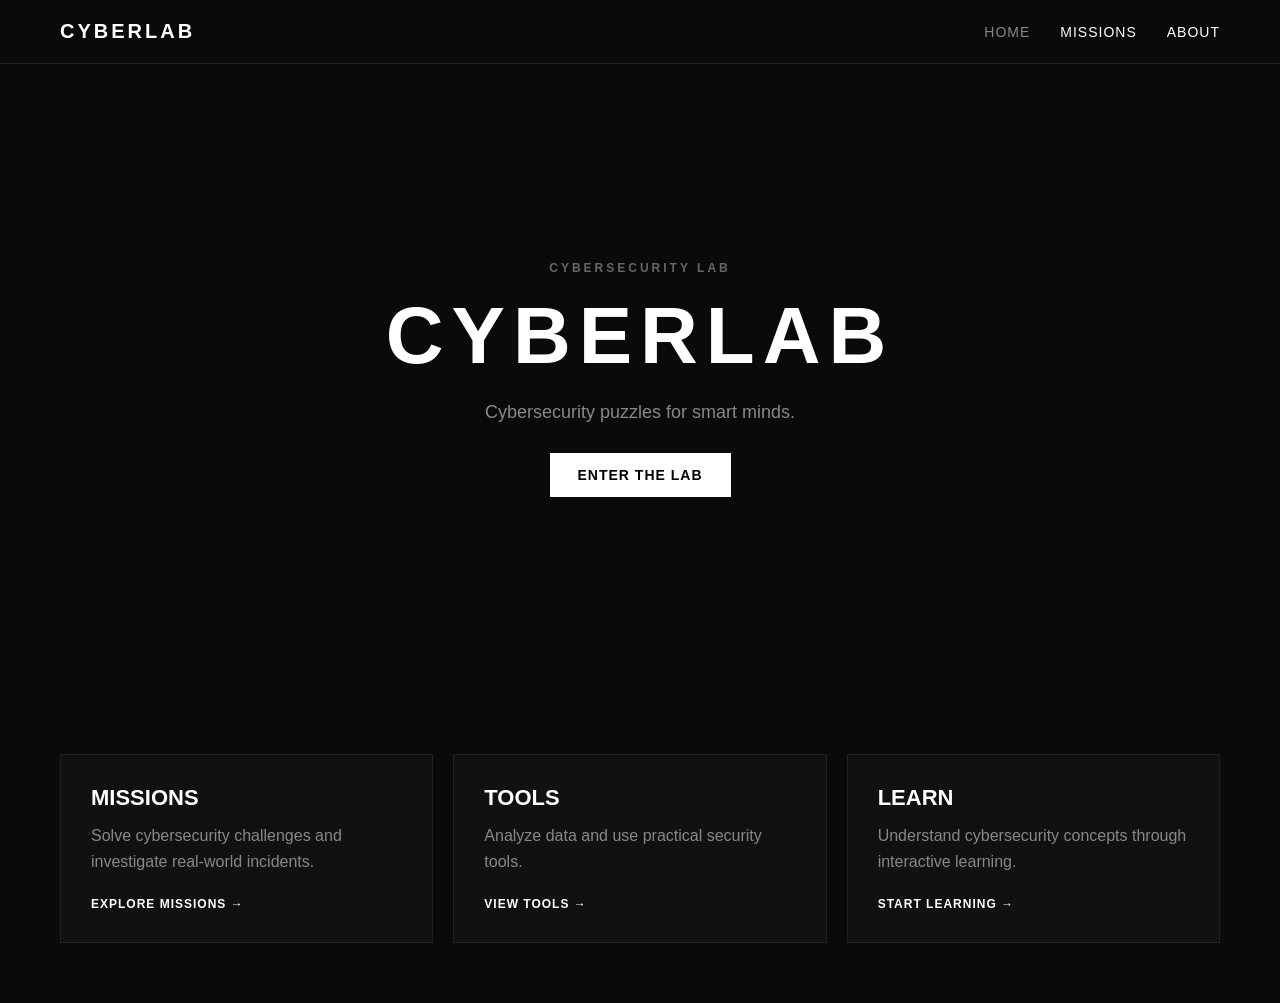
==== index.html @ b78b23d7 "Complete README V1" ====
<!DOCTYPE html>
<html lang="en">

<head>
    <meta charset="UTF-8">
    <meta name="viewport" content="width=device-width, initial-scale=1.0">

    <title>CYBERLAB — Home</title>

    <link rel="stylesheet" href="css/style.css">
</head>

<body>

    <header class="site-header">

        <a href="index.html" class="logo">
            CYBERLAB
        </a>

        <nav class="nav-links">
            <a href="index.html" class="active">HOME</a>
            <a href="missions.html">MISSIONS</a>
            <a href="#">ABOUT</a>
        </nav>

    </header>


    <main>

        <section class="hero">

            <p class="section-label">
                CYBERSECURITY LAB
            </p>

            <h1>
                CYBERLAB
            </h1>

            <p>
                Cybersecurity puzzles for smart minds.
            </p>

            <a href="missions.html" class="button">
                ENTER THE LAB
            </a>

        </section>


        <section class="features">

            <article>
                <h2>MISSIONS</h2>

                <p>
                    Solve cybersecurity challenges
                    and investigate real-world incidents.
                </p>

                <a href="missions.html" class="feature-link">
                    EXPLORE MISSIONS →
                </a>
            </article>


            <article>
                <h2>TOOLS</h2>

                <p>
                    Analyze data and use practical
                    security tools.
                </p>

                <a href="#" class="feature-link">
                    VIEW TOOLS →
                </a>
            </article>


            <article>
                <h2>LEARN</h2>

                <p>
                    Understand cybersecurity concepts
                    through interactive learning.
                </p>

                <a href="#" class="feature-link">
                    START LEARNING →
                </a>
            </article>

        </section>

    </main>

</body>

</html>
---- css/style.css ----
* {
    margin: 0;
    padding: 0;
    box-sizing: border-box;
}


body {
    background: #0a0a0a;
    color: #ffffff;
    font-family: Arial, sans-serif;
}

a {
    text-decoration: none;
    color: inherit;
}


.site-header {
    display: flex;
    justify-content: space-between;
    align-items: center;
    padding: 20px 60px;
    border-bottom: 1px solid #222;
}

.logo {
    color: #ffffff;
    font-size: 20px;
    font-weight: bold;
    letter-spacing: 3px;
}

.nav-links {
    display: flex;
    gap: 30px;
}

.nav-links a {
    color: #ffffff;
    font-size: 14px;
    letter-spacing: 1px;
    transition: color 0.2s ease;
}

.nav-links a:hover,
.nav-links .active {
    color: #888;
}


.button {
    display: inline-block;
    padding: 14px 28px;
    background: #ffffff;
    color: #000000;
    font-size: 14px;
    font-weight: bold;
    letter-spacing: 1px;
    transition: background 0.2s ease;
}

.button:hover {
    background: #cccccc;
}


.section-label {
    margin-bottom: 15px;
    color: #666;
    font-size: 12px;
    font-weight: bold;
    letter-spacing: 3px;
}


.hero {
    min-height: 70vh;
    display: flex;
    flex-direction: column;
    justify-content: center;
    align-items: center;
    padding: 40px 20px;
    text-align: center;
}

.hero h1 {
    margin-bottom: 20px;
    font-size: 80px;
    letter-spacing: 8px;
}

.hero > p:not(.section-label) {
    margin-bottom: 30px;
    color: #888;
    font-size: 18px;
}


.features {
    display: flex;
    gap: 20px;
    padding: 60px;
}

.features article {
    flex: 1;
    padding: 30px;
    background: #111;
    border: 1px solid #222;
}

.features h2 {
    margin-bottom: 12px;
    font-size: 22px;
}

.features p {
    margin-bottom: 20px;
    color: #888;
    line-height: 1.6;
}

.feature-link {
    color: #ffffff;
    font-size: 12px;
    font-weight: bold;
    letter-spacing: 1px;
}

.feature-link:hover {
    color: #888;
}


.missions {
    padding: 100px 60px;
}

.missions-header {
    max-width: 700px;
    margin-bottom: 60px;
}

.missions-header h1 {
    margin-bottom: 20px;
    font-size: 64px;
    letter-spacing: 6px;
}

.section-description {
    color: #888;
    font-size: 17px;
    line-height: 1.7;
}


.missions-grid {
    display: flex;
    gap: 20px;
}

.mission-card {
    flex: 1;
    min-height: 390px;
    padding: 30px;
    display: flex;
    flex-direction: column;
    justify-content: space-between;

    background: #111;
    border: 1px solid #222;

    transition:
        border-color 0.2s ease,
        transform 0.2s ease;
}

.mission-card:hover {
    border-color: #444;
    transform: translateY(-4px);
}


.mission-number {
    color: #555;
    font-size: 14px;
    letter-spacing: 2px;
}

.mission-content {
    display: flex;
    flex-direction: column;
    align-items: flex-start;
}

.mission-category {
    margin-bottom: 12px;
    color: #666;
    font-size: 12px;
    font-weight: bold;
    letter-spacing: 2px;
}

.mission-content h2 {
    margin-bottom: 15px;
    font-size: 28px;
}

.mission-description {
    margin-bottom: 25px;
    color: #888;
    line-height: 1.6;
}


.mission-meta {
    display: flex;
    align-items: center;
    gap: 15px;
    margin-bottom: 25px;
    color: #777;
    font-size: 12px;
    letter-spacing: 1px;
}

.difficulty {
    padding: 6px 10px;
    border: 1px solid #333;
    font-size: 11px;
    font-weight: bold;
}

.easy {
    color: #aaa;
}

.medium {
    color: #ccc;
}

.hard {
    color: #fff;
}


@media (max-width: 900px) {

    .features,
    .missions-grid {
        flex-direction: column;
    }

    .mission-card {
        min-height: auto;
    }
}


@media (max-width: 600px) {

    .site-header {
        flex-direction: column;
        gap: 20px;
        padding: 20px;
    }

    .nav-links {
        gap: 15px;
        flex-wrap: wrap;
        justify-content: center;
    }

    .hero h1 {
        font-size: 52px;
        letter-spacing: 5px;
    }

    .features,
    .missions {
        padding: 60px 20px;
    }

    .missions-header h1 {
        font-size: 44px;
    }
}


.mission-page {
    max-width: 1000px;
    margin: 0 auto;
    padding: 100px 60px;
}


.mission-header {
    margin-bottom: 80px;
}

.mission-header h1 {
    margin: 15px 0 20px;
    font-size: 64px;
    letter-spacing: 5px;
}

.mission-header .mission-number {
    color: #555;
    font-size: 13px;
    font-weight: bold;
    letter-spacing: 3px;
}

.mission-header .mission-category {
    margin-top: 20px;
}


.mission-section {
    margin-bottom: 60px;
}

.mission-section h2 {
    margin-bottom: 20px;
    font-size: 16px;
    letter-spacing: 3px;
}

.mission-section > p {
    max-width: 750px;
    color: #888;
    font-size: 16px;
    line-height: 1.8;
}



.log-box {
    padding: 25px;
    overflow-x: auto;
    background: #050505;
    border: 1px solid #222;
}

.log-box pre {
    margin-bottom: 8px;
    color: #aaa;
    font-family: monospace;
    font-size: 14px;
    line-height: 1.6;
}



.mission-section input {
    width: 100%;
    max-width: 600px;
    margin: 20px 0;
    padding: 15px;
    background: #111;
    color: #ffffff;
    border: 1px solid #333;
    outline: none;
    font-size: 14px;
}

.mission-section input:focus {
    border-color: #666;
}



@media (max-width: 600px) {

    .mission-page {
        padding: 60px 20px;
    }

    .mission-header h1 {
        font-size: 42px;
    }

    .log-box {
        padding: 15px;
    }

    .log-box pre {
        font-size: 12px;
    }
}
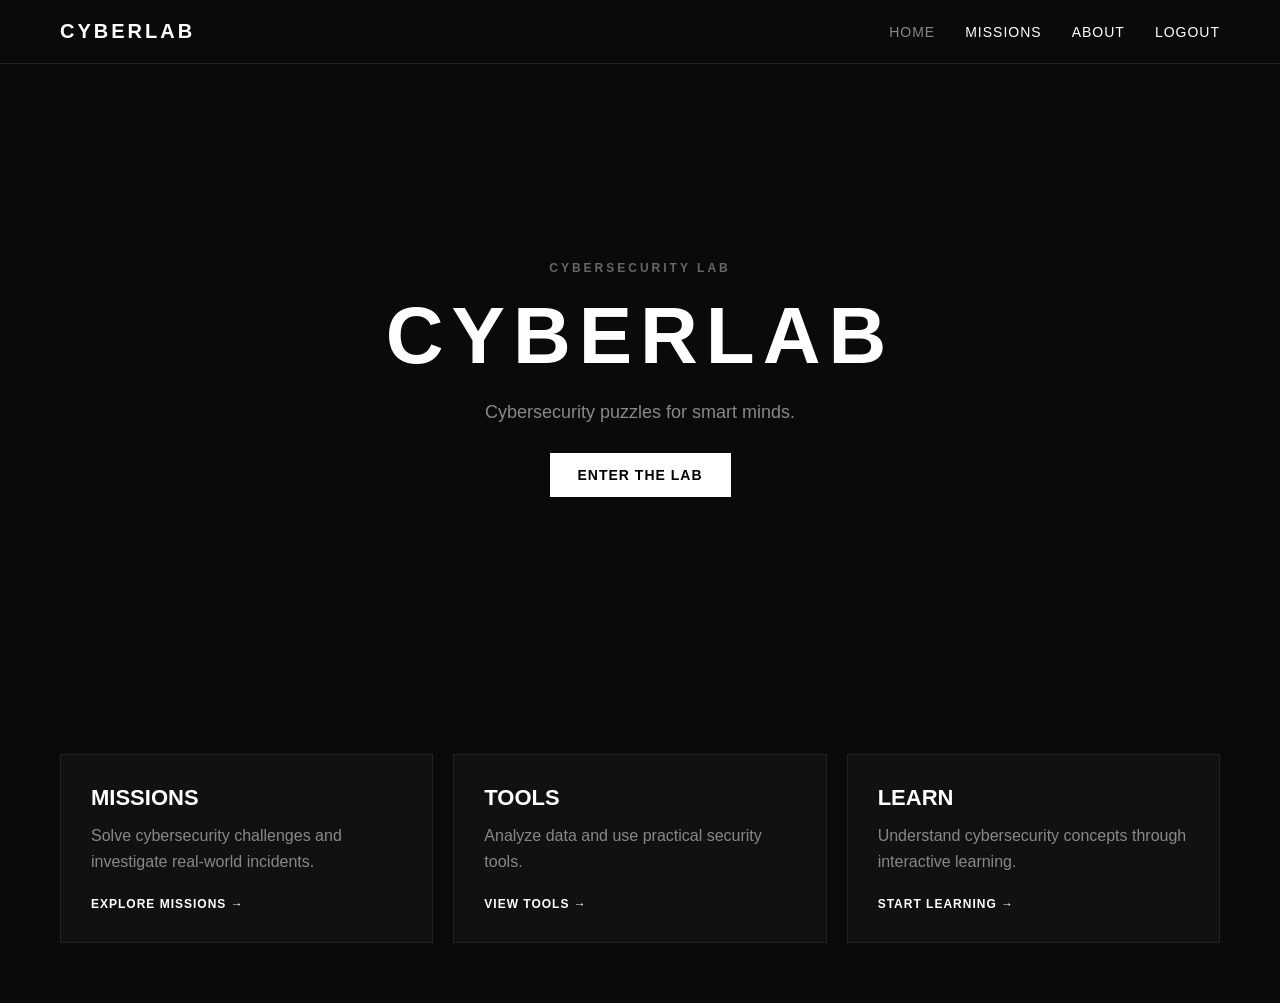
==== commit 17f694b8: "Add logout and session termination" ====
--- a/index.html
+++ b/index.html
@@ -22,6 +22,7 @@
             <a href="index.html" class="active">HOME</a>
             <a href="missions.html">MISSIONS</a>
             <a href="#">ABOUT</a>
+            <a href="php/logout.php">LOGOUT</a>
         </nav>
 
     </header>
--- a/css/style.css
+++ b/css/style.css
@@ -388,4 +388,56 @@
     .log-box pre {
         font-size: 12px;
     }
+}
+
+.auth-page {
+    max-width: 500px;
+    margin: 0 auto;
+    padding: 100px 20px;
+}
+
+.auth-header {
+    margin-bottom: 40px;
+}
+
+.auth-header h1 {
+    margin: 15px 0;
+    font-size: 56px;
+    letter-spacing: 5px;
+}
+
+.auth-header p:not(.section-label) {
+    color: #888;
+    line-height: 1.6;
+}
+
+.auth-form {
+    display: flex;
+    flex-direction: column;
+    gap: 12px;
+}
+
+.auth-form label {
+    margin-top: 10px;
+    color: #888;
+    font-size: 12px;
+    font-weight: bold;
+    letter-spacing: 2px;
+}
+
+.auth-form input {
+    padding: 15px;
+    background: #111;
+    color: #fff;
+    border: 1px solid #333;
+    outline: none;
+}
+
+.auth-form input:focus {
+    border-color: #666;
+}
+
+.auth-form #result {
+    margin-top: 15px;
+    color: #aaa;
 }
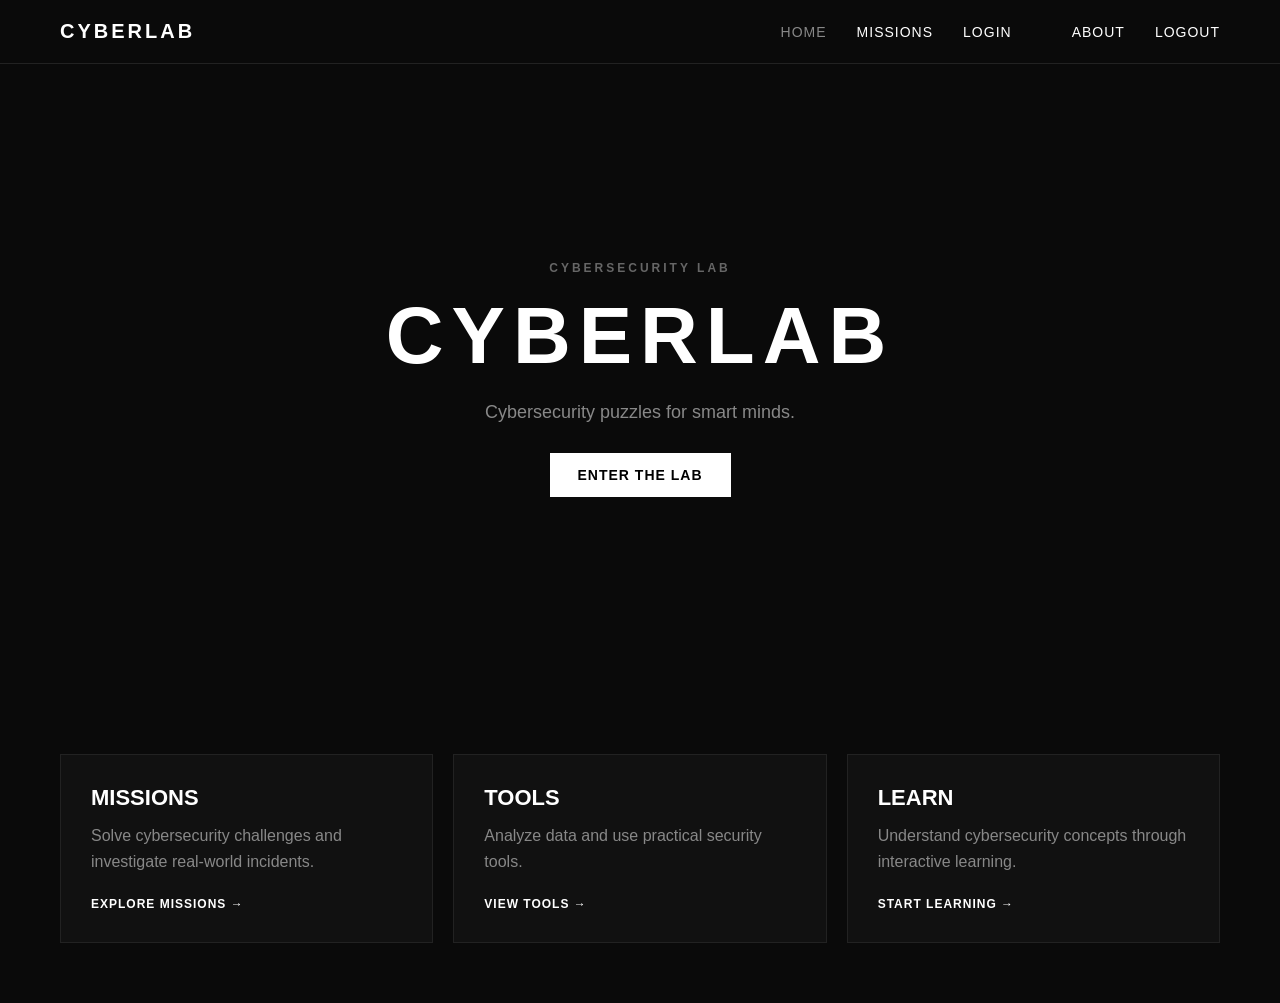
==== commit 08aca237: "Add frontend authentication check" ====
--- a/index.html
+++ b/index.html
@@ -21,8 +21,14 @@
         <nav class="nav-links">
             <a href="index.html" class="active">HOME</a>
             <a href="missions.html">MISSIONS</a>
-            <a href="#">ABOUT</a>
-            <a href="php/logout.php">LOGOUT</a>
+
+            <a href="login.html" id="loginLink">LOGIN</a>
+
+            <span id="userInfo"></span>
+
+            <a href="#" id="aboutLink">ABOUT</a>
+
+            <a href="php/logout.php" id="logoutLink">LOGOUT</a>
         </nav>
 
     </header>
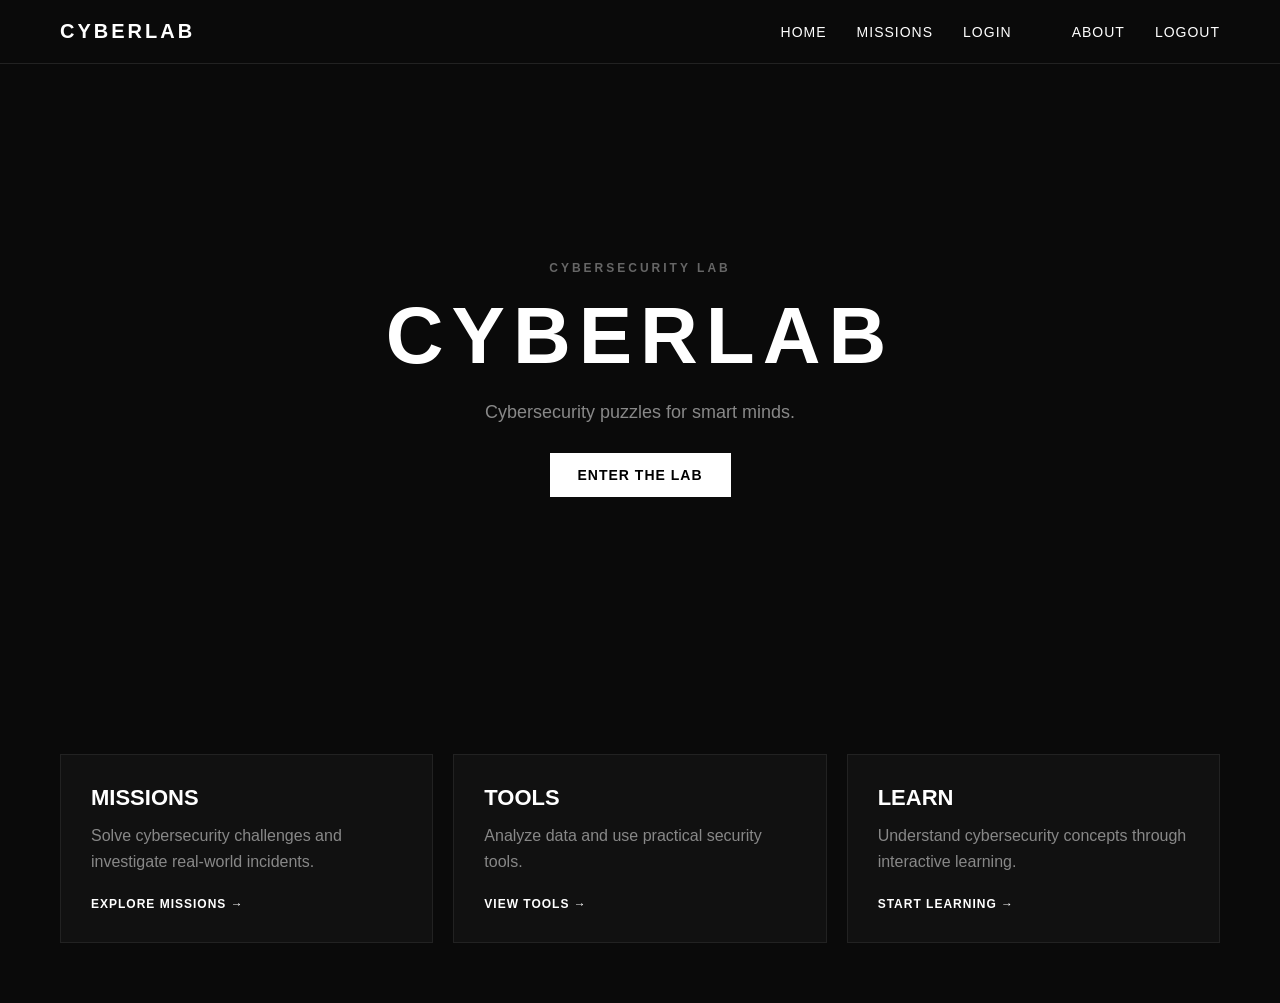
==== commit a1fc47db: "Load app script on homepage" ====
--- a/index.html
+++ b/index.html
@@ -18,8 +18,8 @@
             CYBERLAB
         </a>
 
-        <nav class="nav-links">
-            <a href="index.html" class="active">HOME</a>
+       <nav class="nav-links">
+            <a href="index.html">HOME</a>
             <a href="missions.html">MISSIONS</a>
 
             <a href="login.html" id="loginLink">LOGIN</a>
@@ -28,7 +28,7 @@
 
             <a href="#" id="aboutLink">ABOUT</a>
 
-            <a href="php/logout.php" id="logoutLink">LOGOUT</a>
+            <a href="#" id="logoutLink">LOGOUT</a>
         </nav>
 
     </header>
@@ -103,7 +103,7 @@
         </section>
 
     </main>
-
+    <script src="js/app.js"></script>
 </body>
 
 </html>
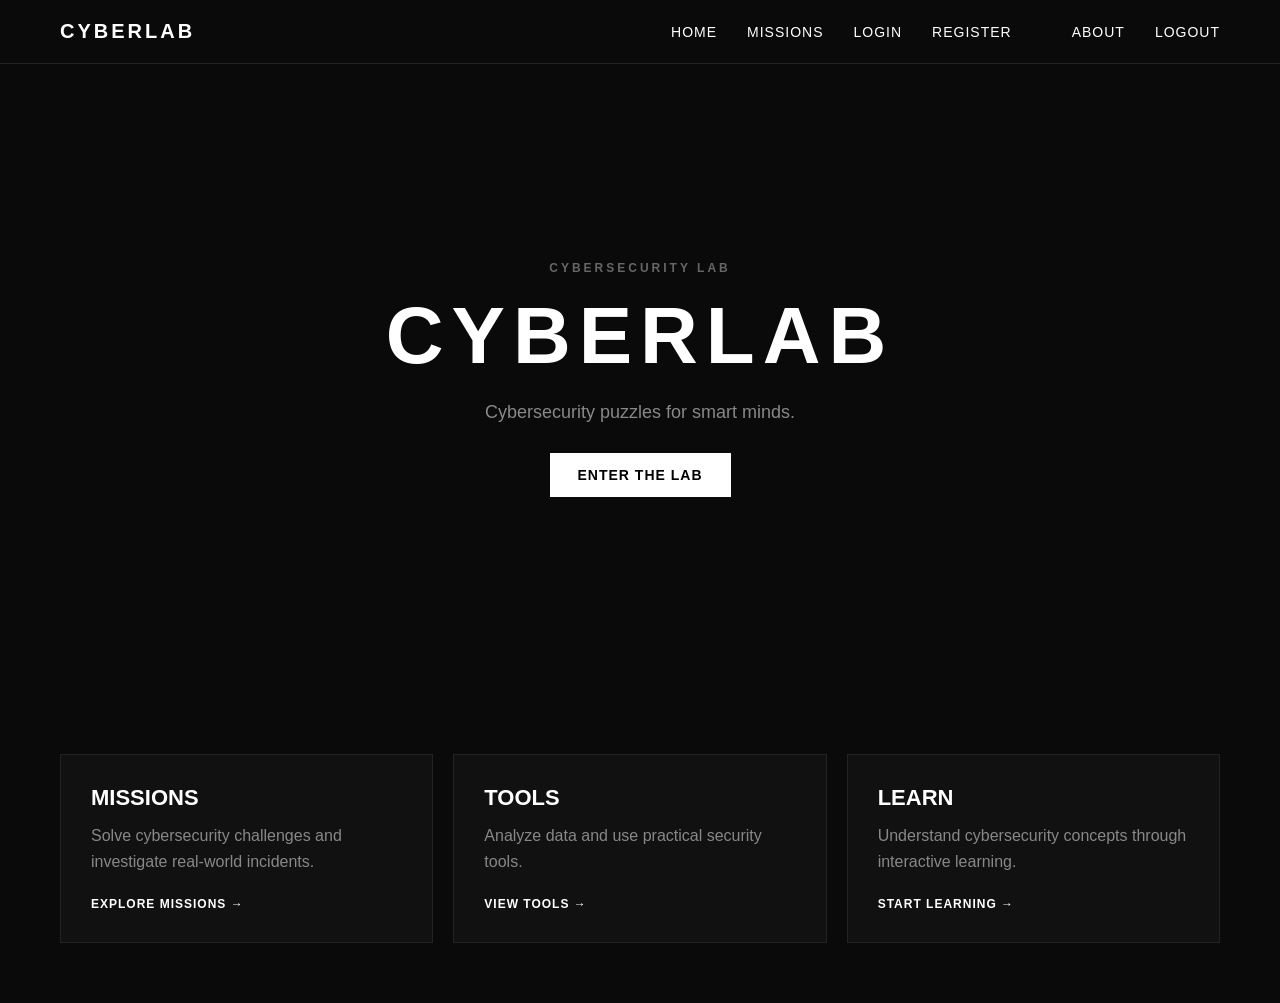
==== commit 44dcbd94: "Add register link to homepage" ====
--- a/index.html
+++ b/index.html
@@ -23,6 +23,10 @@
             <a href="missions.html">MISSIONS</a>
 
             <a href="login.html" id="loginLink">LOGIN</a>
+
+            <a href="register.html" id="registerLink" class="register-link">
+                REGISTER
+            </a>
 
             <span id="userInfo"></span>
 
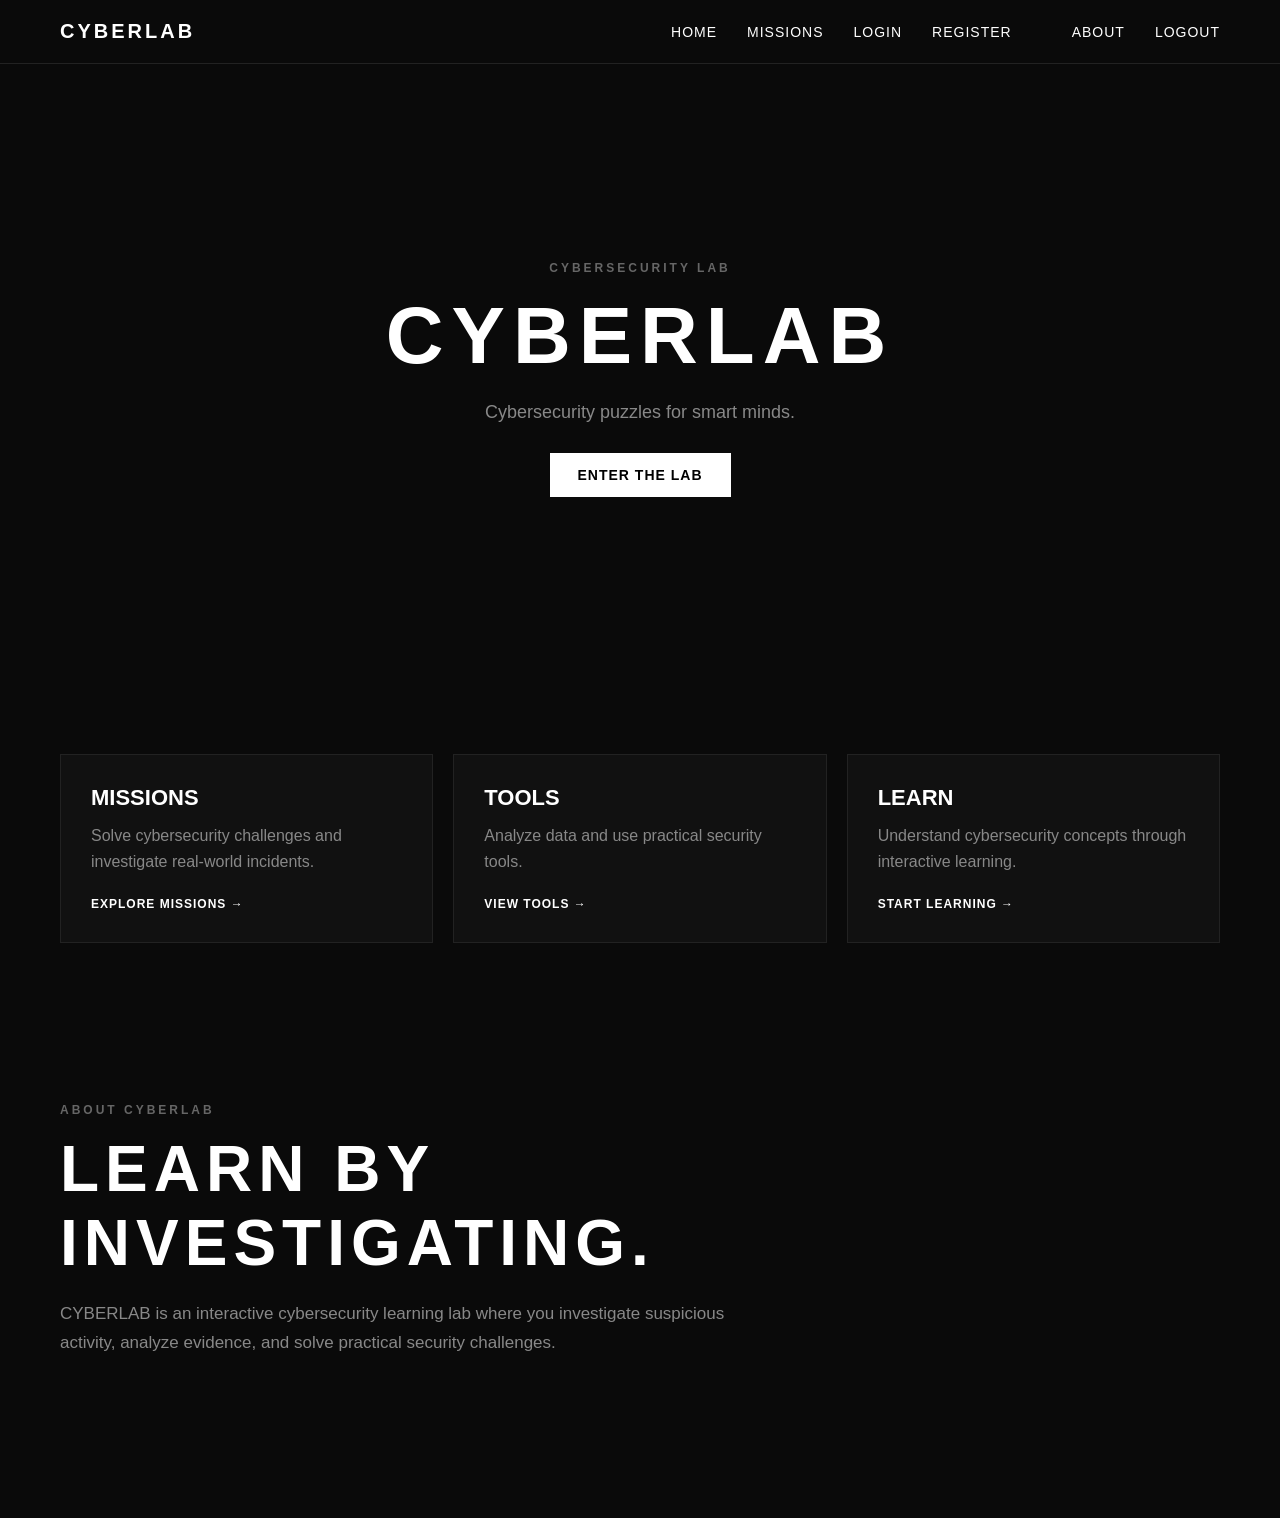
==== commit cf157fa5: "Add About section" ====
--- a/index.html
+++ b/index.html
@@ -30,7 +30,9 @@
 
             <span id="userInfo"></span>
 
-            <a href="#" id="aboutLink">ABOUT</a>
+            <a href="#about" id="aboutLink" class="nav-link">
+                ABOUT
+            </a>
 
             <a href="#" id="logoutLink">LOGOUT</a>
         </nav>
@@ -106,6 +108,31 @@
 
         </section>
 
+        
+<section class="missions" id="about">
+
+    <div class="missions-header">
+
+        <p class="section-label">
+            ABOUT CYBERLAB
+        </p>
+
+        <h1>
+            LEARN BY INVESTIGATING.
+        </h1>
+
+        <p class="section-description">
+            CYBERLAB is an interactive cybersecurity learning
+            lab where you investigate suspicious activity,
+            analyze evidence, and solve practical security
+            challenges.
+        </p>
+
+    </div>
+
+</section>
+
+
     </main>
     <script src="js/app.js"></script>
 </body>
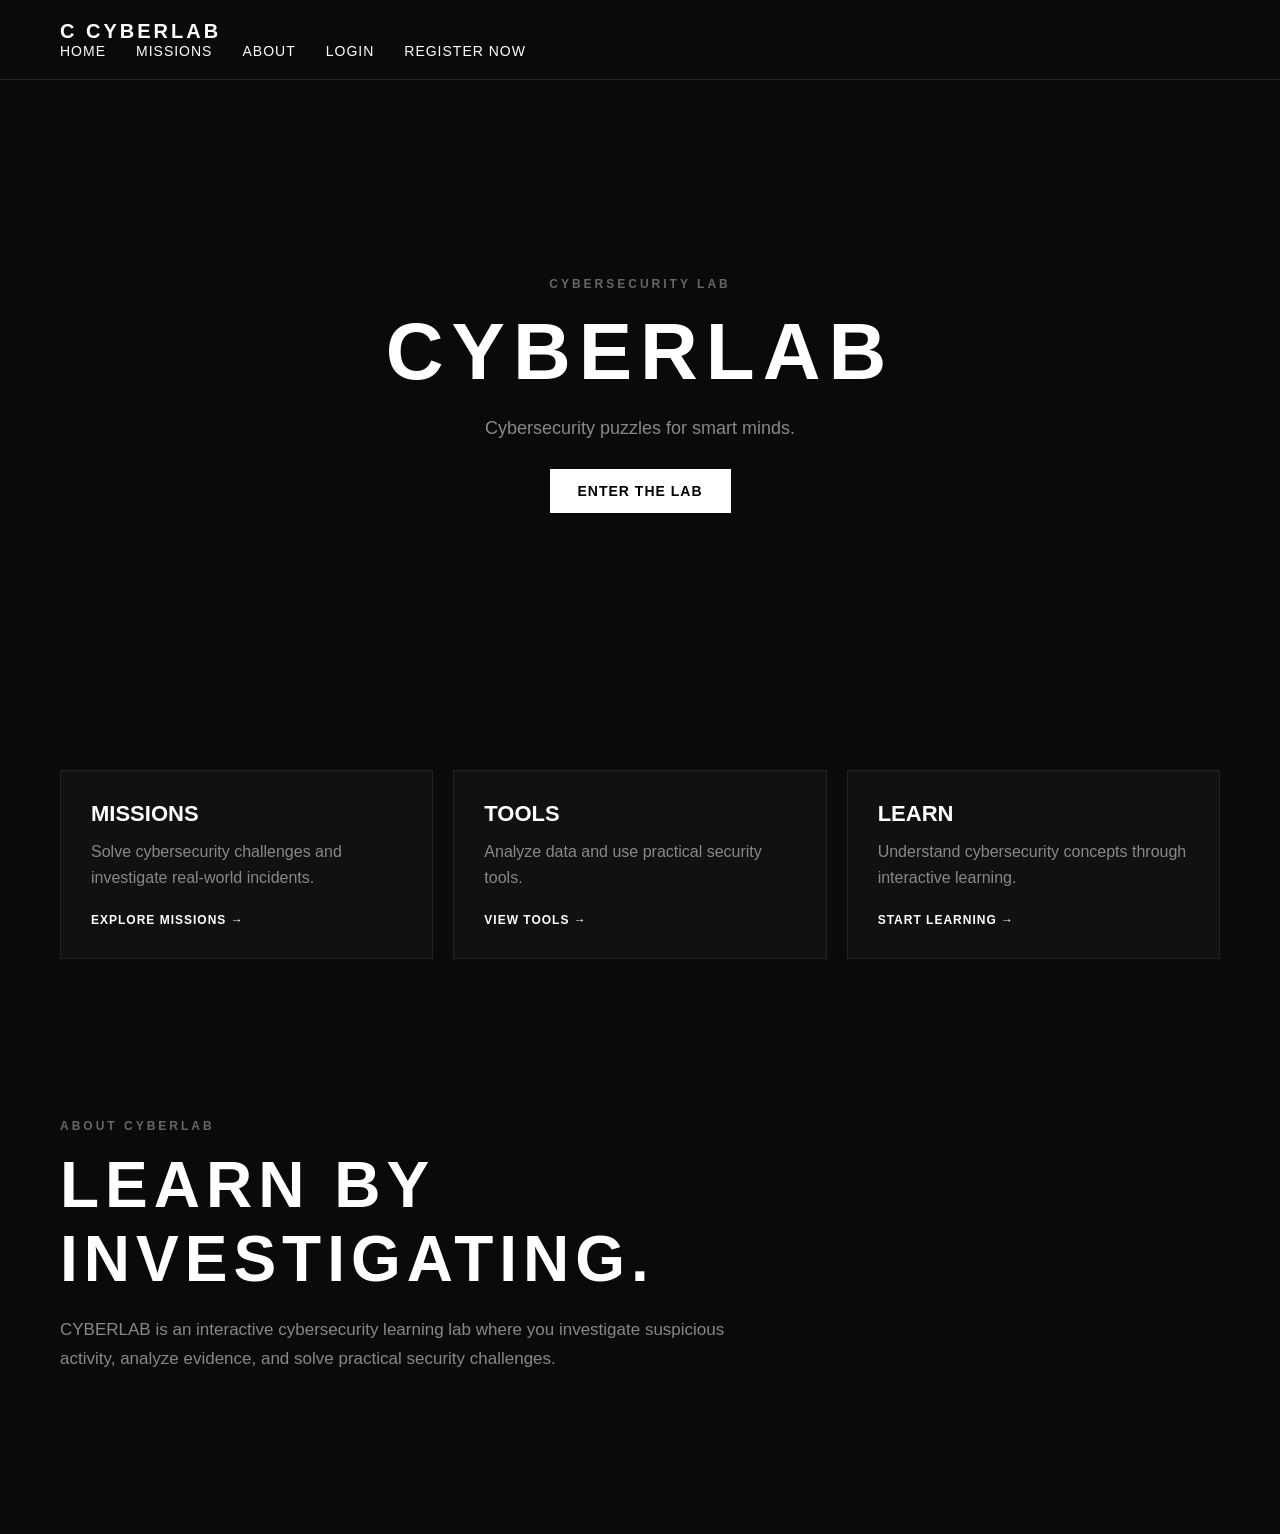
==== commit 3ac3be72: "Update homepage navigation" ====
--- a/index.html
+++ b/index.html
@@ -12,32 +12,58 @@
 
 <body>
 
-    <header class="site-header">
+    
+<header class="site-header">
+    <div class="header-inner">
 
         <a href="index.html" class="logo">
-            CYBERLAB
+            <span class="logo-icon">C</span>
+            <span class="logo-text">CYBER<span>LAB</span></span>
         </a>
 
-       <nav class="nav-links">
-            <a href="index.html">HOME</a>
-            <a href="missions.html">MISSIONS</a>
+        <nav class="nav-links" aria-label="Main navigation">
 
-            <a href="login.html" id="loginLink">LOGIN</a>
-
-            <a href="register.html" id="registerLink" class="register-link">
-                REGISTER
+            <a href="index.html" class="nav-link">
+                HOME
             </a>
 
-            <span id="userInfo"></span>
+            <a href="missions.html" class="nav-link">
+                MISSIONS
+            </a>
 
-            <a href="#about" id="aboutLink" class="nav-link">
+            <a href="index.html#about"
+               id="aboutLink"
+               class="nav-link">
                 ABOUT
             </a>
 
-            <a href="#" id="logoutLink">LOGOUT</a>
+            <a href="login.html"
+               id="loginLink"
+               class="nav-link">
+                LOGIN
+            </a>
+
+            <a href="register.html"
+               id="registerLink"
+               class="nav-cta">
+                REGISTER NOW
+            </a>
+
+            <span id="userInfo"
+                  class="user-info"
+                  hidden></span>
+
+            <a href="#"
+               id="logoutLink"
+               class="nav-cta nav-logout"
+               hidden>
+                LOGOUT
+            </a>
+
         </nav>
+    </div>
+</header>
 
-    </header>
 
 
     <main>
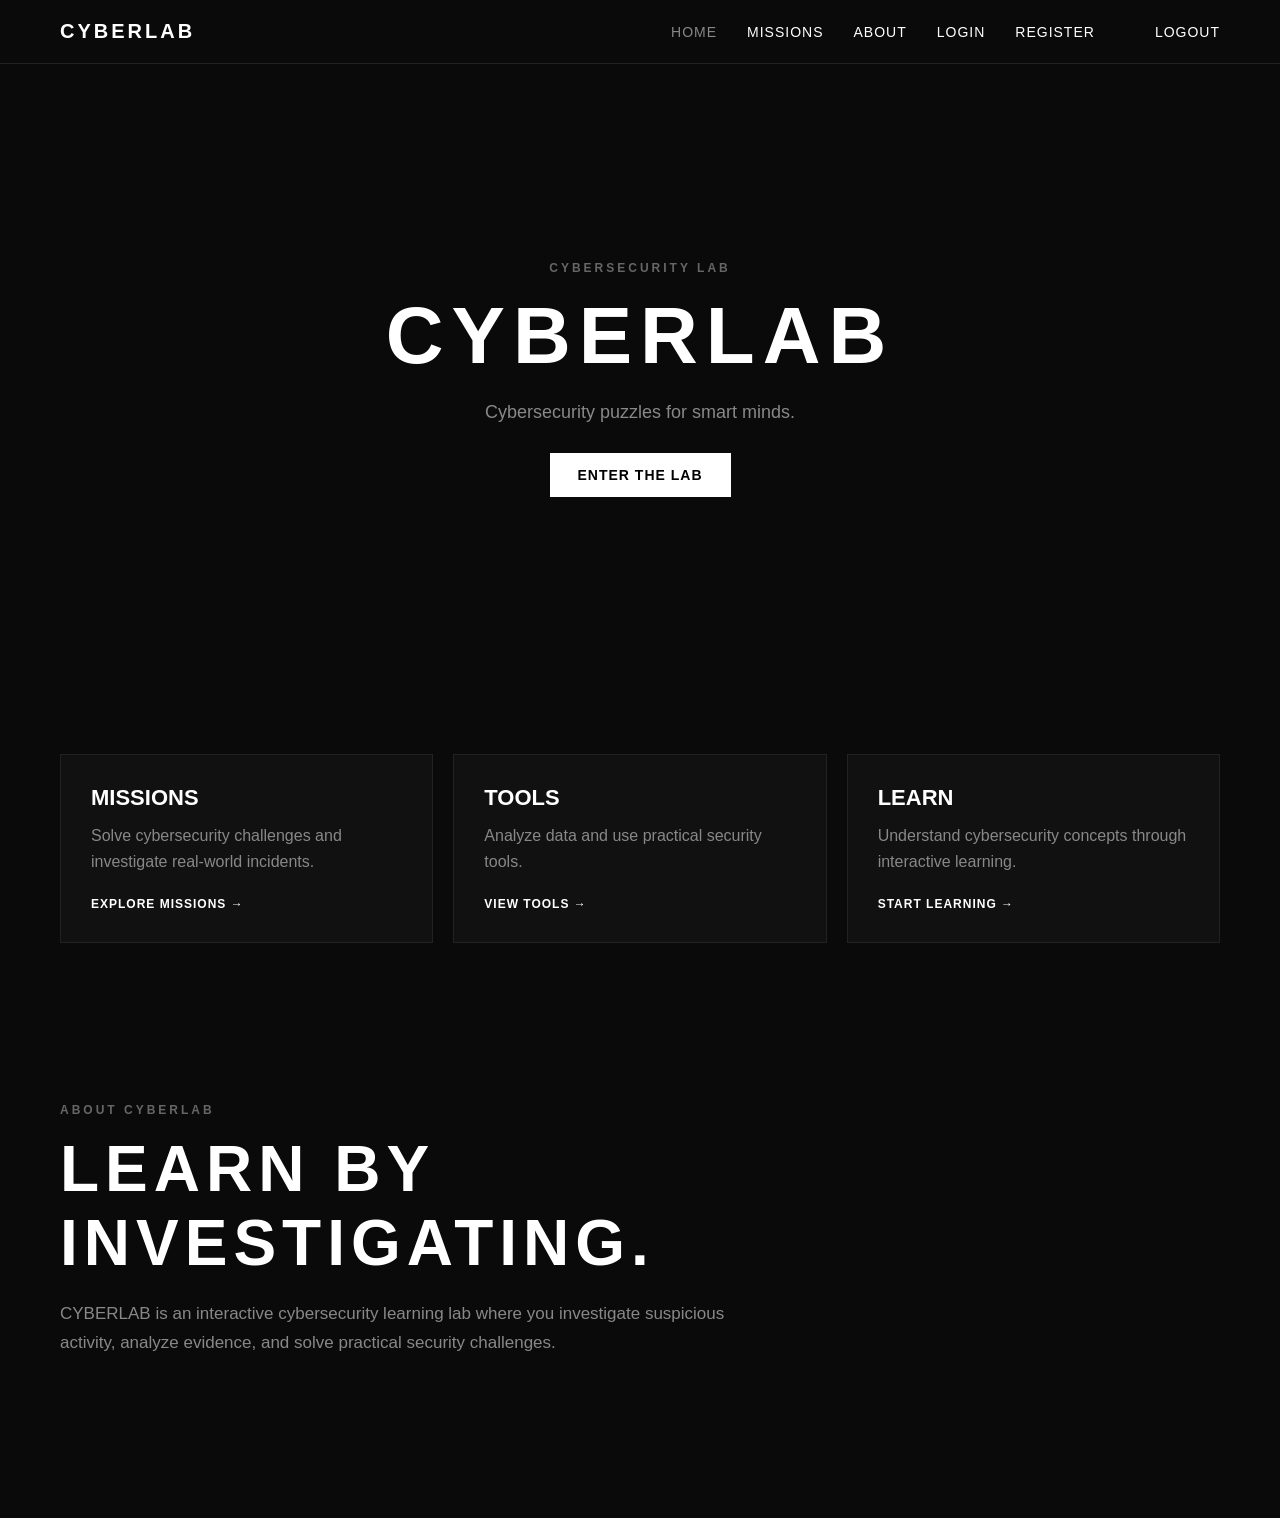
==== commit dd56c69b: "Restore original header" ====
--- a/index.html
+++ b/index.html
@@ -13,56 +13,35 @@
 <body>
 
     
+
 <header class="site-header">
-    <div class="header-inner">
 
-        <a href="index.html" class="logo">
-            <span class="logo-icon">C</span>
-            <span class="logo-text">CYBER<span>LAB</span></span>
+    <a href="index.html" class="logo">
+        CYBERLAB
+    </a>
+
+    <nav class="nav-links">
+
+        <a href="index.html" class="active">HOME</a>
+
+        <a href="missions.html">MISSIONS</a>
+
+        <a href="#about" id="aboutLink">ABOUT</a>
+
+        <a href="login.html" id="loginLink">LOGIN</a>
+
+        <a href="register.html" id="registerLink">
+            REGISTER
         </a>
 
-        <nav class="nav-links" aria-label="Main navigation">
+        <span id="userInfo"></span>
 
-            <a href="index.html" class="nav-link">
-                HOME
-            </a>
+        <a href="#" id="logoutLink">LOGOUT</a>
 
-            <a href="missions.html" class="nav-link">
-                MISSIONS
-            </a>
+    </nav>
 
-            <a href="index.html#about"
-               id="aboutLink"
-               class="nav-link">
-                ABOUT
-            </a>
+</header>
 
-            <a href="login.html"
-               id="loginLink"
-               class="nav-link">
-                LOGIN
-            </a>
-
-            <a href="register.html"
-               id="registerLink"
-               class="nav-cta">
-                REGISTER NOW
-            </a>
-
-            <span id="userInfo"
-                  class="user-info"
-                  hidden></span>
-
-            <a href="#"
-               id="logoutLink"
-               class="nav-cta nav-logout"
-               hidden>
-                LOGOUT
-            </a>
-
-        </nav>
-    </div>
-</header>
 
 
 
--- a/css/style.css
+++ b/css/style.css
@@ -23,6 +23,10 @@
     align-items: center;
     padding: 20px 60px;
     border-bottom: 1px solid #222;
+}
+
+.site-header [hidden] {
+    display: none !important;
 }
 
 .logo {
